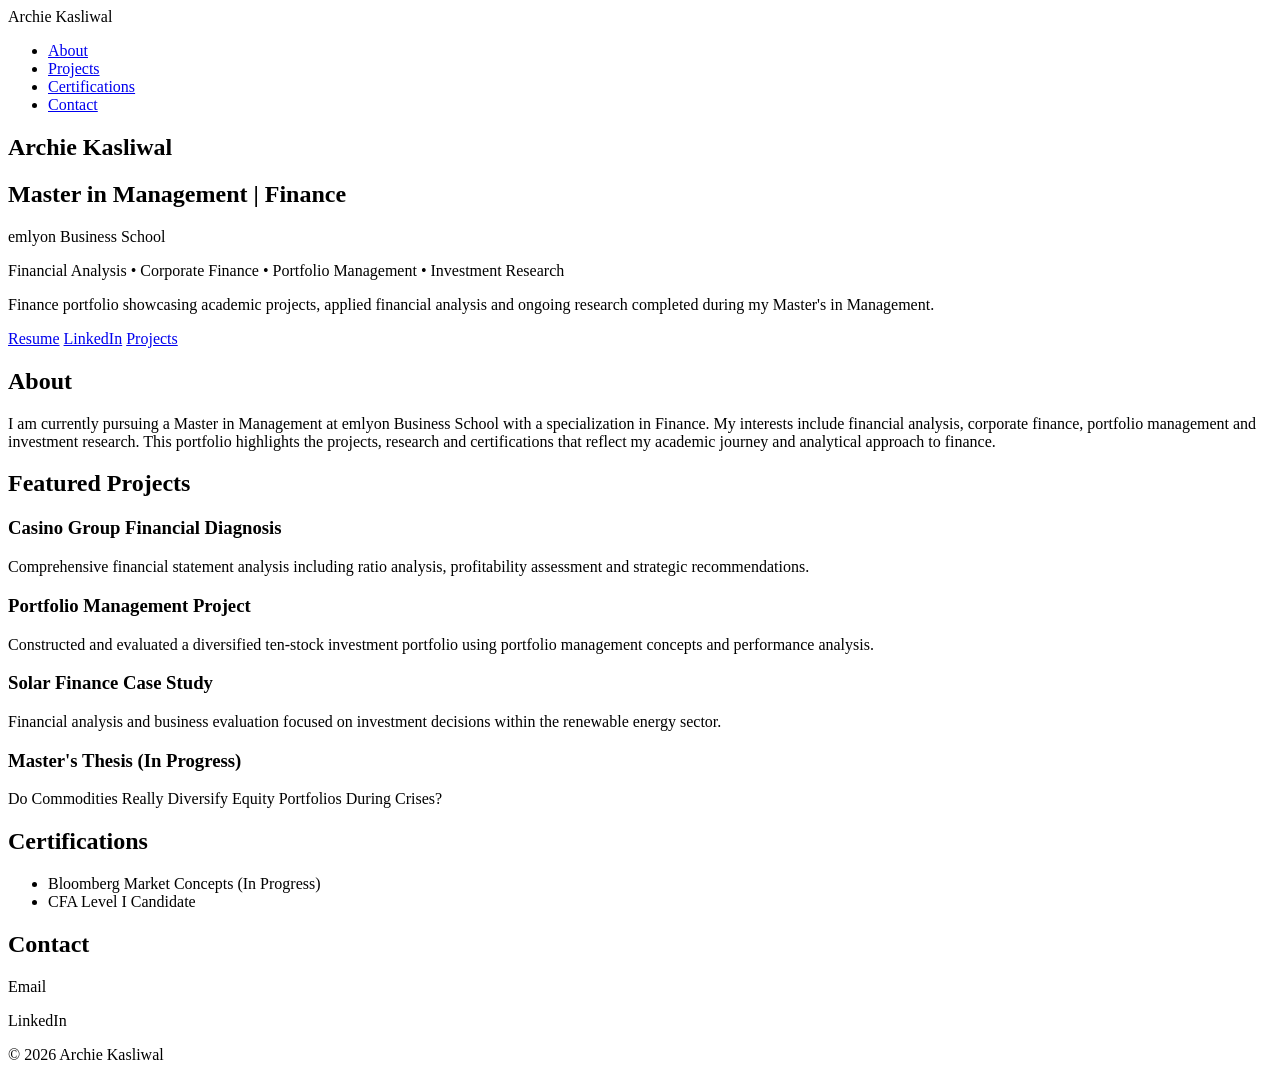
==== index.html @ 66eb999e "Create index.html" ====
<!DOCTYPE html>
<html lang="en">
<head>
    <meta charset="UTF-8">
    <meta name="viewport" content="width=device-width, initial-scale=1.0">
    <title>Archie Kasliwal | Finance Portfolio</title>

    <link rel="stylesheet" href="style.css">

    <link rel="preconnect" href="https://fonts.googleapis.com">
    <link rel="preconnect" href="https://fonts.gstatic.com" crossorigin>
    <link href="https://fonts.googleapis.com/css2?family=Inter:wght@300;400;500;600;700&display=swap" rel="stylesheet">
</head>

<body>

<header>

<nav>

<div class="logo">
Archie Kasliwal
</div>

<ul>
<li><a href="#about">About</a></li>
<li><a href="#projects">Projects</a></li>
<li><a href="#certifications">Certifications</a></li>
<li><a href="#contact">Contact</a></li>
</ul>

</nav>

</header>

<section class="hero">

<h1>Archie Kasliwal</h1>

<h2>Master in Management | Finance</h2>

<p class="school">
emlyon Business School
</p>

<p class="headline">

Financial Analysis • Corporate Finance • Portfolio Management • Investment Research

</p>

<p class="description">

Finance portfolio showcasing academic projects, applied financial analysis and ongoing research completed during my Master's in Management.

</p>

<div class="buttons">

<a href="#">Resume</a>

<a href="#">LinkedIn</a>

<a href="#projects">Projects</a>

</div>

</section>

<section id="about">

<h2>About</h2>

<p>

I am currently pursuing a Master in Management at emlyon Business School with a specialization in Finance. My interests include financial analysis, corporate finance, portfolio management and investment research.

This portfolio highlights the projects, research and certifications that reflect my academic journey and analytical approach to finance.

</p>

</section>

<section id="projects">

<h2>Featured Projects</h2>

<div class="card">

<h3>Casino Group Financial Diagnosis</h3>

<p>
Comprehensive financial statement analysis including ratio analysis, profitability assessment and strategic recommendations.
</p>

</div>

<div class="card">

<h3>Portfolio Management Project</h3>

<p>
Constructed and evaluated a diversified ten-stock investment portfolio using portfolio management concepts and performance analysis.
</p>

</div>

<div class="card">

<h3>Solar Finance Case Study</h3>

<p>
Financial analysis and business evaluation focused on investment decisions within the renewable energy sector.
</p>

</div>

<div class="card">

<h3>Master's Thesis (In Progress)</h3>

<p>

Do Commodities Really Diversify Equity Portfolios During Crises?

</p>

</div>

</section>

<section id="certifications">

<h2>Certifications</h2>

<ul>

<li>Bloomberg Market Concepts (In Progress)</li>

<li>CFA Level I Candidate</li>

</ul>

</section>

<section id="contact">

<h2>Contact</h2>

<p>Email</p>

<p>LinkedIn</p>

</section>

<footer>

<p>

© 2026 Archie Kasliwal

</p>

</footer>

</body>
</html>
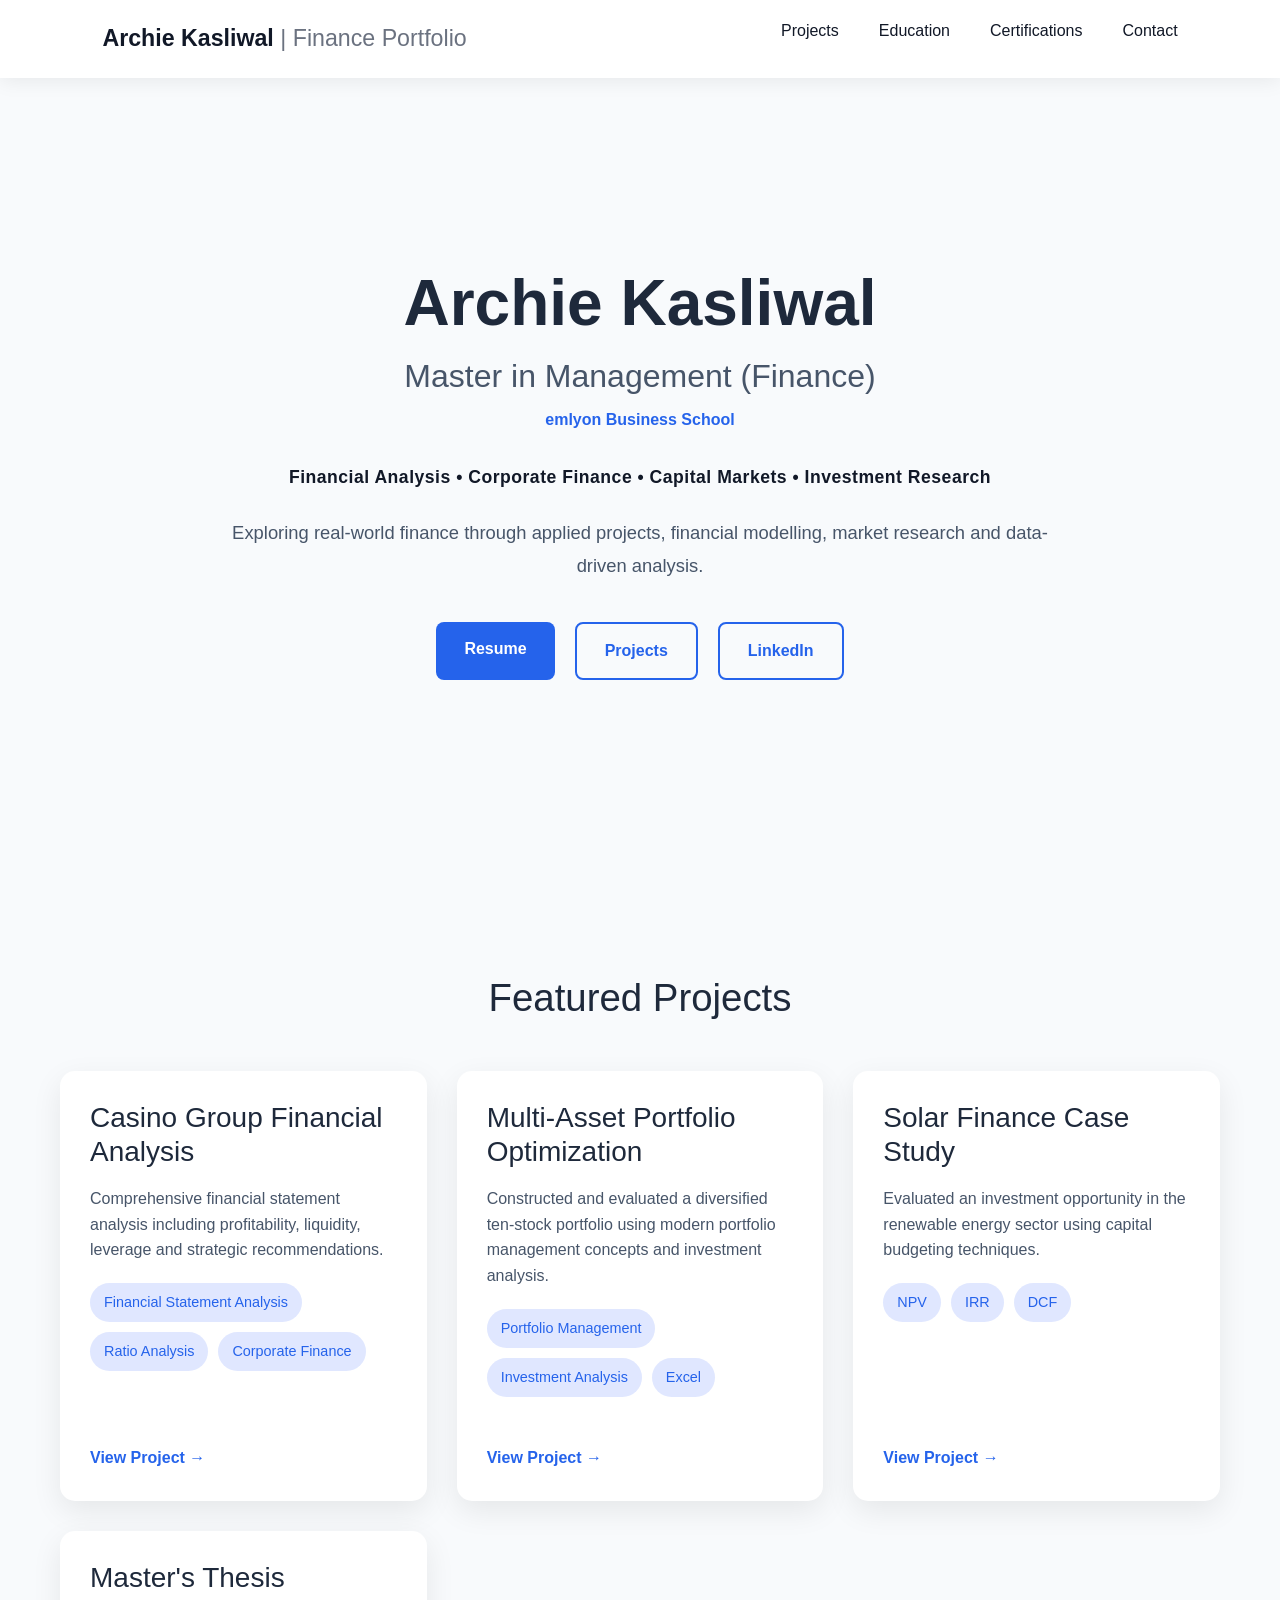
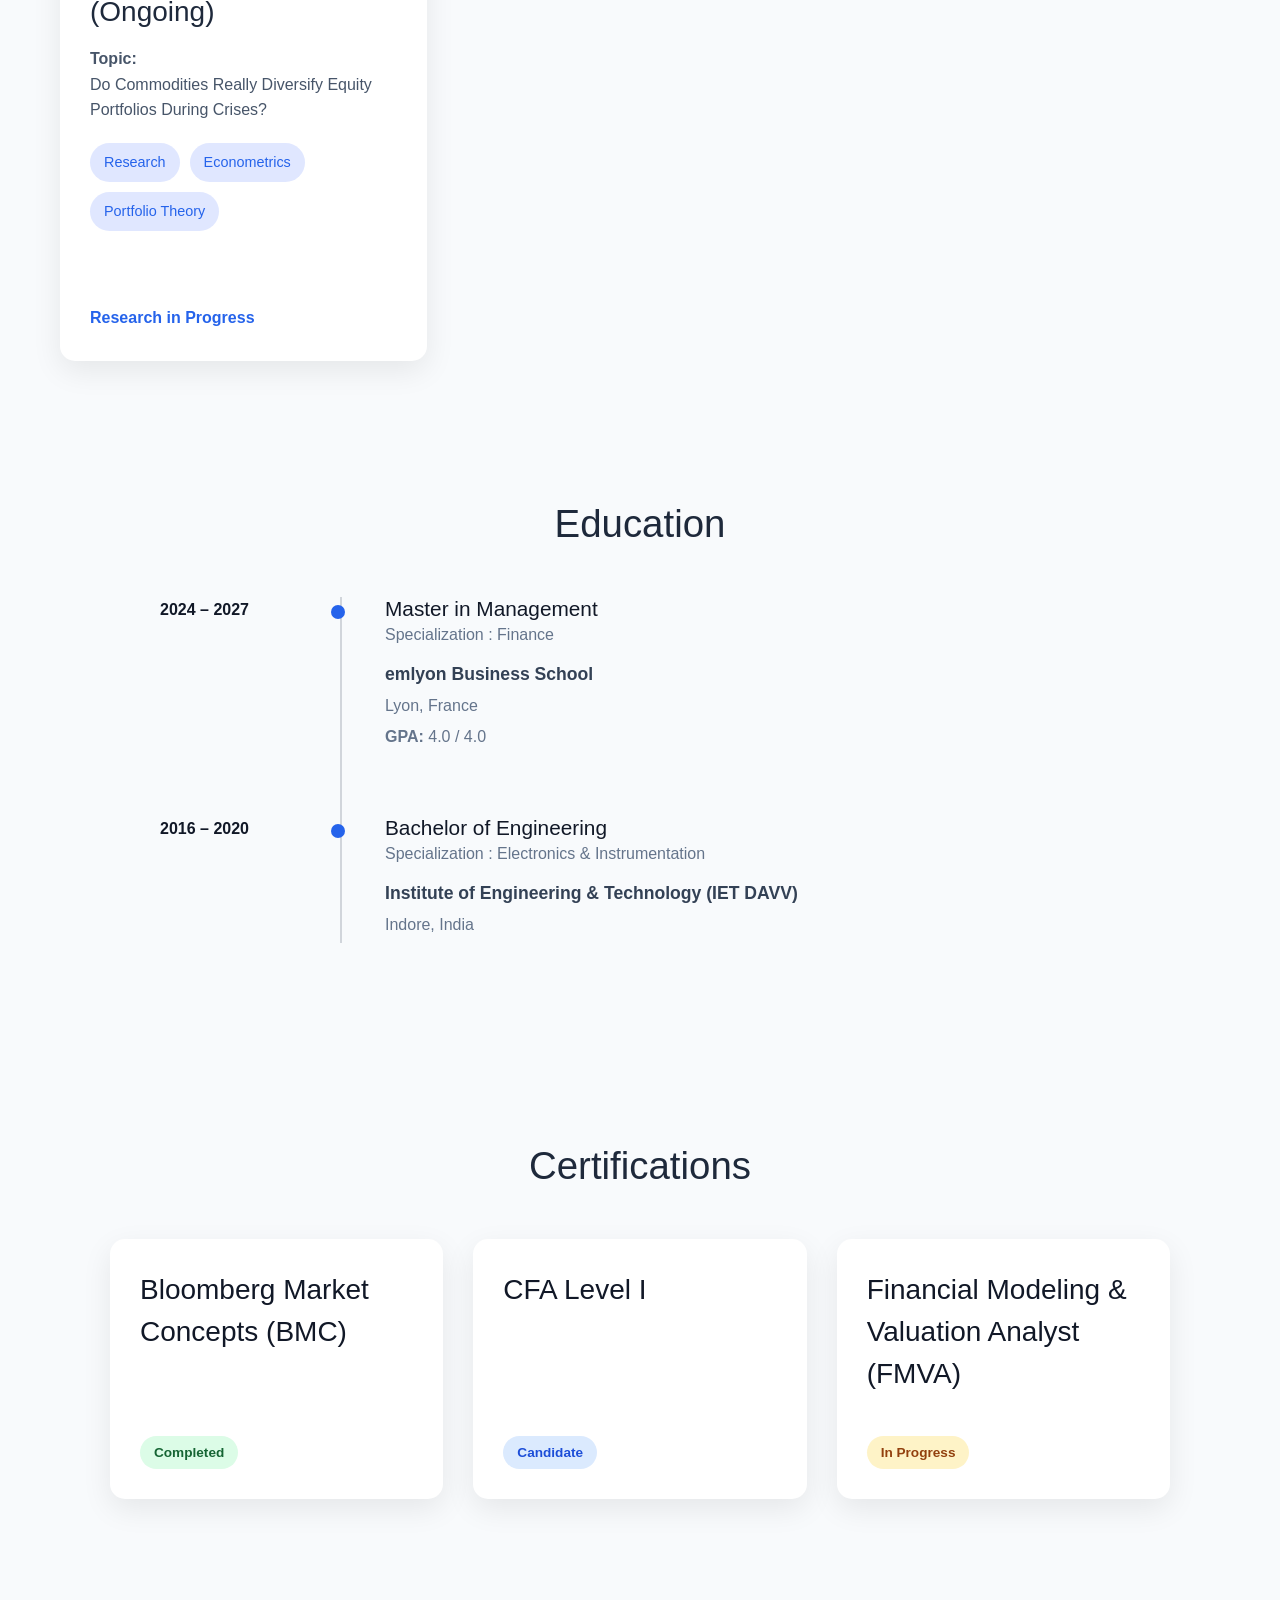
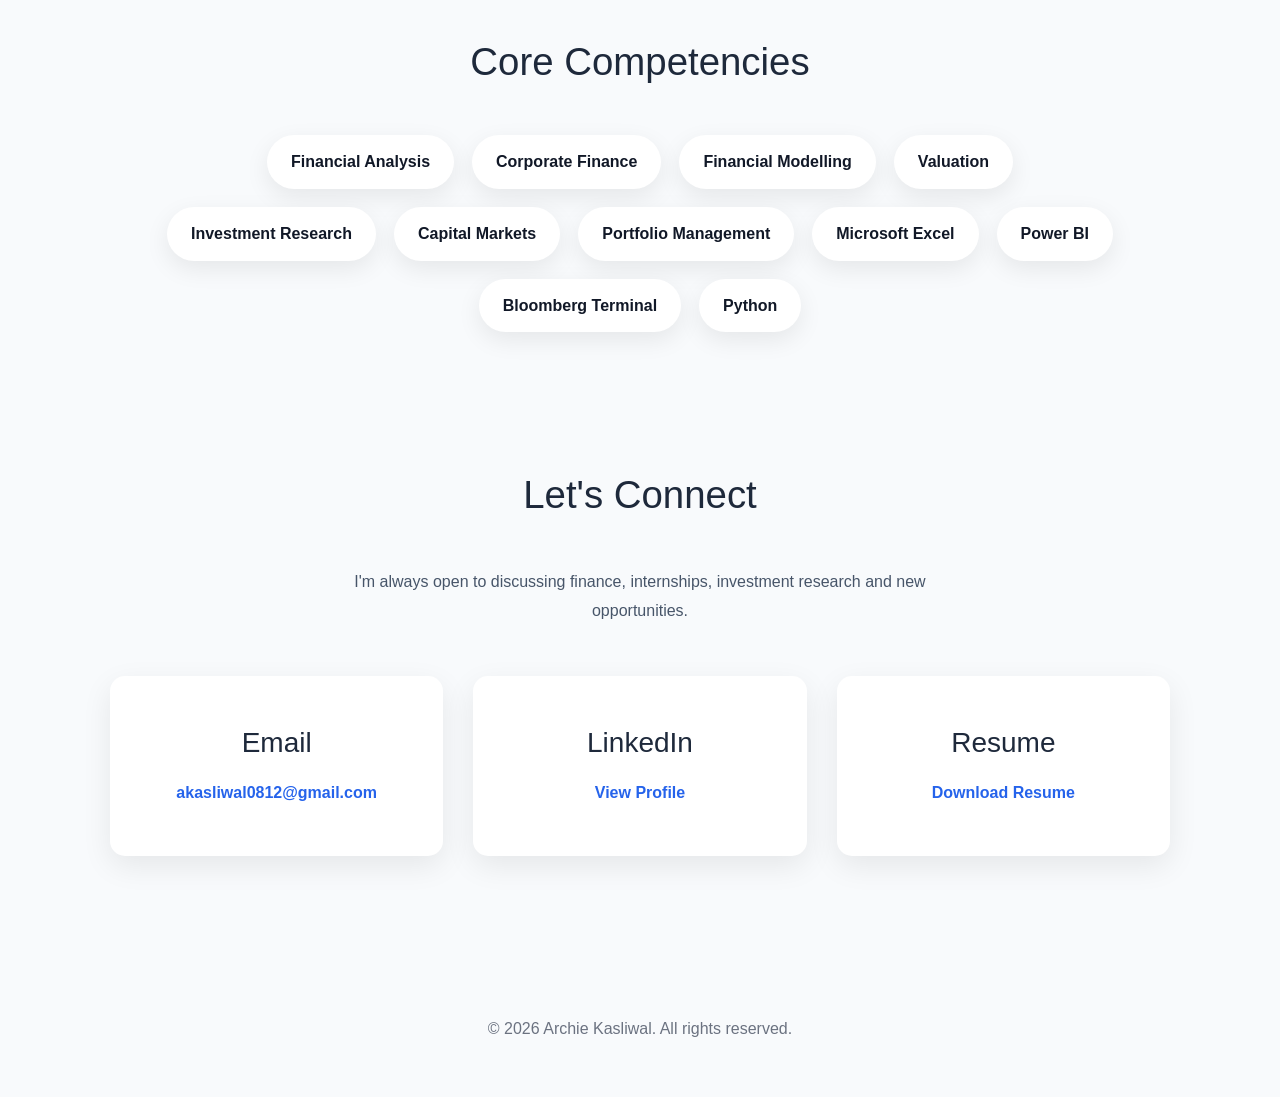
==== commit efa1f87e: "Add portfolio projects and website assets" ====
--- a/index.html
+++ b/index.html
@@ -5,29 +5,30 @@
     <meta name="viewport" content="width=device-width, initial-scale=1.0">
     <title>Archie Kasliwal | Finance Portfolio</title>
 
+    <link href="https://cdn.jsdelivr.net/npm/bootstrap@5.3.7/dist/css/bootstrap.min.css" rel="stylesheet">
+
     <link rel="stylesheet" href="style.css">
 
     <link rel="preconnect" href="https://fonts.googleapis.com">
     <link rel="preconnect" href="https://fonts.gstatic.com" crossorigin>
     <link href="https://fonts.googleapis.com/css2?family=Inter:wght@300;400;500;600;700&display=swap" rel="stylesheet">
 </head>
-
 <body>
 
 <header>
 
 <nav>
 
-<div class="logo">
-Archie Kasliwal
-</div>
-
-<ul>
-<li><a href="#about">About</a></li>
-<li><a href="#projects">Projects</a></li>
-<li><a href="#certifications">Certifications</a></li>
-<li><a href="#contact">Contact</a></li>
-</ul>
+    <div class="logo">
+        Archie Kasliwal <span>| Finance Portfolio</span>
+    </div>
+
+    <ul>
+        <li><a href="#projects">Projects</a></li>
+        <li><a href="#education">Education</a></li>
+        <li><a href="#certifications">Certifications</a></li>
+        <li><a href="#contact">Contact</a></li>
+    </ul>
 
 </nav>
 
@@ -35,133 +36,301 @@
 
 <section class="hero">
 
-<h1>Archie Kasliwal</h1>
-
-<h2>Master in Management | Finance</h2>
-
-<p class="school">
-emlyon Business School
-</p>
-
-<p class="headline">
-
-Financial Analysis • Corporate Finance • Portfolio Management • Investment Research
-
-</p>
-
-<p class="description">
-
-Finance portfolio showcasing academic projects, applied financial analysis and ongoing research completed during my Master's in Management.
-
-</p>
-
-<div class="buttons">
-
-<a href="#">Resume</a>
-
-<a href="#">LinkedIn</a>
-
-<a href="#projects">Projects</a>
-
-</div>
-
-</section>
-
-<section id="about">
-
-<h2>About</h2>
-
-<p>
-
-I am currently pursuing a Master in Management at emlyon Business School with a specialization in Finance. My interests include financial analysis, corporate finance, portfolio management and investment research.
-
-This portfolio highlights the projects, research and certifications that reflect my academic journey and analytical approach to finance.
-
-</p>
+    <div class="hero-content">
+
+        <h1>Archie Kasliwal</h1>
+
+        <h2>Master in Management (Finance)</h2>
+
+        <p class="university">
+            emlyon Business School
+        </p>
+
+        <p class="headline">
+            Financial Analysis • Corporate Finance • Capital Markets • Investment Research
+        </p>
+
+        <p class="hero-description">
+            Exploring real-world finance through applied projects,
+            financial modelling, market research and data-driven analysis.
+        </p>
+
+        <div class="hero-buttons">
+
+            <a href="#" class="primary-btn">Resume</a>
+
+            <a href="#projects" class="secondary-btn">Projects</a>
+
+            <a href="#" class="secondary-btn">LinkedIn</a>
+
+        </div>
+
+    </div>
 
 </section>
 
 <section id="projects">
 
-<h2>Featured Projects</h2>
-
-<div class="card">
-
-<h3>Casino Group Financial Diagnosis</h3>
-
-<p>
-Comprehensive financial statement analysis including ratio analysis, profitability assessment and strategic recommendations.
-</p>
-
-</div>
-
-<div class="card">
-
-<h3>Portfolio Management Project</h3>
-
-<p>
-Constructed and evaluated a diversified ten-stock investment portfolio using portfolio management concepts and performance analysis.
-</p>
-
-</div>
-
-<div class="card">
-
-<h3>Solar Finance Case Study</h3>
-
-<p>
-Financial analysis and business evaluation focused on investment decisions within the renewable energy sector.
-</p>
-
-</div>
-
-<div class="card">
-
-<h3>Master's Thesis (In Progress)</h3>
-
-<p>
-
-Do Commodities Really Diversify Equity Portfolios During Crises?
-
-</p>
-
-</div>
+    <h2 class="section-title">Featured Projects</h2>
+
+    <div class="project-grid">
+
+        <div class="project-card">
+
+            <h3>Casino Group Financial Analysis</h3>
+
+            <p>
+                Comprehensive financial statement analysis including profitability, liquidity,
+                leverage and strategic recommendations.
+            </p>
+
+            <div class="tags">
+                <span>Financial Statement Analysis</span>
+                <span>Ratio Analysis</span>
+                <span>Corporate Finance</span>
+            </div>
+
+            <a href="projects/casino-group.html">View Project →</a>
+
+        </div>
+
+        <div class="project-card">
+
+            <h3>Multi-Asset Portfolio Optimization</h3>
+
+            <p>
+                Constructed and evaluated a diversified ten-stock portfolio using
+                modern portfolio management concepts and investment analysis.
+            </p>
+
+            <div class="tags">
+                <span>Portfolio Management</span>
+                <span>Investment Analysis</span>
+                <span>Excel</span>
+            </div>
+
+            <a href="projects/portfolio.html">View Project →</a>
+
+        </div>
+
+        <div class="project-card">
+
+            <h3>Solar Finance Case Study</h3>
+
+            <p>
+                Evaluated an investment opportunity in the renewable energy sector
+                using capital budgeting techniques.
+            </p>
+
+            <div class="tags">
+                <span>NPV</span>
+                <span>IRR</span>
+                <span>DCF</span>
+            </div>
+
+            <a href="#">View Project →</a>
+
+        </div>
+
+        <div class="project-card">
+
+            <h3>Master's Thesis (Ongoing)</h3>
+
+            <p>
+
+                <strong>Topic:</strong><br>
+
+                Do Commodities Really Diversify Equity Portfolios During Crises?
+
+            </p>
+
+            <div class="tags">
+                <span>Research</span>
+                <span>Econometrics</span>
+                <span>Portfolio Theory</span>
+            </div>
+
+            <a href="#">Research in Progress</a>
+
+        </div>
+
+    </div>
+
+</section>
+
+<section id="education">
+
+    <h2 class="section-title">Education</h2>
+
+    <div class="timeline">
+
+        <div class="timeline-item">
+
+            <div class="timeline-year">
+                2024 – 2027
+            </div>
+
+            <div class="timeline-content">
+
+                <h3>Master in Management</h3>
+
+                <p>Specialization : Finance</p>
+
+                <h4>emlyon Business School</h4>
+
+                <p>Lyon, France</p>
+
+                 <p><strong>GPA:</strong> 4.0 / 4.0</p>
+
+            </div>
+
+        </div>
+
+        <div class="timeline-item">
+
+            <div class="timeline-year">
+                2016 – 2020
+            </div>
+
+            <div class="timeline-content">
+
+                <h3>Bachelor of Engineering</h3>
+
+                <p>Specialization : Electronics & Instrumentation</p>
+
+                <h4>Institute of Engineering & Technology (IET DAVV)</h4>
+
+                <p>Indore, India</p>
+
+            </div>
+
+        </div>
+
+    </div>
 
 </section>
 
 <section id="certifications">
 
-<h2>Certifications</h2>
-
-<ul>
-
-<li>Bloomberg Market Concepts (In Progress)</li>
-
-<li>CFA Level I Candidate</li>
-
-</ul>
+    <h2 class="section-title">Certifications</h2>
+
+    <div class="certification-grid">
+
+        <div class="certification-card">
+
+            <h3>Bloomberg Market Concepts (BMC)</h3>
+
+            <span class="status completed">Completed</span>
+
+        </div>
+
+        <div class="certification-card">
+
+            <h3>CFA Level I</h3>
+
+            <span class="status candidate">Candidate</span>
+
+        </div>
+
+        <div class="certification-card">
+            <h3>Financial Modeling &amp; Valuation Analyst (FMVA)</h3>
+
+            <span class="status in-progress">In Progress</span>
+                
+        </div>
+
+    </div>
+
+</section>
+
+<section id="skills">
+
+    <h2 class="section-title">Core Competencies</h2>
+
+    <div class="skills-container">
+
+        <span class="skill-tag">Financial Analysis</span>
+
+        <span class="skill-tag">Corporate Finance</span>
+
+        <span class="skill-tag">Financial Modelling</span>
+
+        <span class="skill-tag">Valuation</span>
+
+        <span class="skill-tag">Investment Research</span>
+
+        <span class="skill-tag">Capital Markets</span>
+
+        <span class="skill-tag">Portfolio Management</span>
+
+        <span class="skill-tag">Microsoft Excel</span>
+
+        <span class="skill-tag">Power BI</span>
+
+        <span class="skill-tag">Bloomberg Terminal</span>
+
+        <span class="skill-tag">Python</span>
+
+    </div>
 
 </section>
 
 <section id="contact">
 
-<h2>Contact</h2>
-
-<p>Email</p>
-
-<p>LinkedIn</p>
+    <h2 class="section-title">Let's Connect</h2>
+
+    <p class="contact-text">
+        I'm always open to discussing finance, internships,
+        investment research and new opportunities.
+    </p>
+
+    <div class="contact-grid">
+
+        <div class="contact-card">
+
+            <h3>Email</h3>
+
+            <a href="mailto:YOUR_EMAIL">
+                akasliwal0812@gmail.com
+            </a>
+
+        </div>
+
+        <div class="contact-card">
+
+            <h3>LinkedIn</h3>
+
+            <a href="https://www.linkedin.com/in/archie-kasliwal/" target="_blank">
+                View Profile
+            </a>
+
+        </div>
+
+        <div class="contact-card">
+
+            <h3>Resume</h3>
+
+            <a href="assets/documents/resume.pdf" target="_blank">
+                Download Resume
+            </a>
+
+        </div>
+
+    </div>
 
 </section>
 
 <footer>
 
-<p>
-
-© 2026 Archie Kasliwal
-
-</p>
+    <p>
+        © 2026 Archie Kasliwal. All rights reserved.
+    </p>
 
 </footer>
+
+<script src="https://cdn.jsdelivr.net/npm/bootstrap@5.3.7/dist/js/bootstrap.bundle.min.js"></script>
+
+<script src="script.js"></script>
 
 </body>
 </html>
--- a/style.css
+++ b/style.css
@@ -0,0 +1,863 @@
+*{
+    margin:0;
+    padding:0;
+    box-sizing:border-box;
+}
+
+html{
+    scroll-behavior:smooth;
+}
+
+body{
+    font-family:Inter, sans-serif;
+    background:#f8fafc;
+    color:#1e293b;
+    line-height:1.6;
+}
+
+header{
+    width:100%;
+    position:fixed;
+    top:0;
+    left:0;
+    background:white;
+    box-shadow:0 2px 10px rgba(0,0,0,0.08);
+    z-index:1000;
+}
+
+nav{
+
+    position:fixed;
+
+    top:0;
+
+    left:0;
+
+    width:100%;
+
+    background:white;
+
+    display:flex;
+
+    justify-content:space-between;
+
+    align-items:center;
+
+    padding:18px 8%;
+
+    box-shadow:0 2px 20px rgba(0,0,0,.08);
+
+    z-index:1000;
+
+}
+
+.logo{
+
+    font-size:1.45rem;
+
+    font-weight:700;
+
+    color:#111827;
+
+}
+
+.logo span{
+
+    color:#6b7280;
+
+    font-weight:400;
+
+}
+
+nav ul{
+
+    display:flex;
+
+    gap:40px;
+
+    list-style:none;
+
+}
+
+nav a{
+
+    color:#111827;
+
+    text-decoration:none;
+
+    font-weight:500;
+
+    transition:.3s;
+
+}
+
+nav a:hover{
+
+    color:#2563eb;
+
+}
+
+nav a::after{
+
+    content:"";
+
+    position:absolute;
+
+    left:0;
+
+    bottom:-6px;
+
+    width:0;
+
+    height:2px;
+
+    background:#2563eb;
+
+    transition:.3s;
+
+}
+
+nav a:hover::after{
+
+    width:100%;
+
+}
+
+.hero{
+    max-width:1100px;
+    margin:auto;
+    min-height:100vh;
+    display:flex;
+    flex-direction:column;
+    justify-content:center;
+    padding:100px 20px 40px;
+}
+
+.hero h1{
+    font-size:4rem;
+    font-weight:700;
+    margin-bottom:10px;
+}
+
+.hero h2{
+    font-size:1.8rem;
+    color:#2563eb;
+    margin-bottom:15px;
+}
+
+.school{
+    font-size:1.2rem;
+    color:#64748b;
+    margin-bottom:25px;
+}
+
+.headline{
+    color:#111827 !important;
+    font-weight:700;
+    font-size:1.1rem;
+    margin:24px 0;
+    letter-spacing:0.3px;
+}
+
+.description{
+    max-width:700px;
+    color:#475569;
+    margin-bottom:35px;
+}
+
+.buttons{
+    display:flex;
+    gap:18px;
+    flex-wrap:wrap;
+}
+
+.buttons a{
+    text-decoration:none;
+    padding:14px 28px;
+    border-radius:10px;
+    font-weight:600;
+    transition:.3s;
+}
+
+.buttons a:first-child{
+    background:#2563eb;
+    color:white;
+}
+
+.buttons a:first-child:hover{
+    background:#1d4ed8;
+}
+
+.buttons a:nth-child(2),
+.buttons a:nth-child(3){
+    border:2px solid #2563eb;
+    color:#2563eb;
+}
+
+.buttons a:nth-child(2):hover,
+.buttons a:nth-child(3):hover{
+    background:#2563eb;
+    color:white;
+}
+
+.hero{
+    min-height:85vh;
+
+    display:flex;
+
+    justify-content:center;
+
+    align-items:center;
+
+    text-align:center;
+
+    padding:0 20px;
+}
+
+.hero-content{
+    max-width:850px;
+}
+
+.intro{
+
+    color:#2563eb;
+
+    font-size:1.2rem;
+
+    margin-bottom:10px;
+
+    letter-spacing:1px;
+
+}
+
+.hero h1{
+
+    font-size:4rem;
+
+    margin-bottom:15px;
+
+}
+
+.hero h2{
+
+    font-size:2rem;
+
+    font-weight:400;
+
+    color:#475569;
+
+    margin-bottom:12px;
+
+}
+
+.university{
+
+    color:#2563eb;
+
+    font-weight:600;
+
+    margin-bottom:30px;
+
+}
+
+.hero-description{
+
+    font-size:1.15rem;
+
+    line-height:1.8;
+
+    color:#475569;
+
+    margin-bottom:40px;
+
+}
+
+.hero-image img{
+
+    width:340px;
+    height:340px;
+
+    border-radius:50%;
+
+    object-fit:cover;
+
+    box-shadow:0 15px 40px rgba(0,0,0,.15);
+
+}
+
+@media(max-width:900px){
+
+.hero{
+
+flex-direction:column-reverse;
+
+text-align:center;
+
+}
+
+.buttons{
+
+justify-content:center;
+
+}
+
+}
+
+.section-title{
+
+    text-align:center;
+
+    font-size:2.4rem;
+
+    margin-bottom:60px;
+
+}
+
+#projects{
+
+    max-width:1200px;
+
+    margin:100px auto;
+
+    padding:20px;
+
+}
+
+.project-grid{
+
+    display:grid;
+
+    grid-template-columns:repeat(auto-fit,minmax(320px,1fr));
+
+    gap:30px;
+
+}
+
+.project-card{
+
+    background:white;
+
+    border-radius:15px;
+
+    padding:30px;
+
+    box-shadow:0 10px 30px rgba(0,0,0,.08);
+
+    transition:.3s;
+
+    display:flex;
+
+    flex-direction:column;
+
+    min-height:430px;
+
+}
+
+.project-card:hover{
+
+    transform:translateY(-8px);
+
+}
+
+.project-card h3{
+
+    margin-bottom:18px;
+
+}
+
+.project-card p{
+
+    color:#475569;
+
+    margin-bottom:20px;
+
+}
+
+.tags{
+
+    display:flex;
+
+    flex-wrap:wrap;
+
+    gap:10px;
+
+    margin-bottom:25px;
+
+}
+
+.tags span{
+
+    background:#e0e7ff;
+
+    color:#2563eb;
+
+    padding:8px 14px;
+
+    border-radius:30px;
+
+    font-size:.9rem;
+
+}
+
+.project-card a{
+
+    margin-top:auto;
+
+    text-decoration:none;
+
+    color:#2563eb;
+
+    font-weight:600;
+
+}
+
+.hero-buttons{
+
+    display:flex;
+
+    justify-content:center;
+
+    gap:20px;
+
+    flex-wrap:wrap;
+
+}
+
+.hero-buttons a{
+
+    text-decoration:none;
+
+    padding:14px 28px;
+
+    border-radius:8px;
+
+    font-weight:600;
+
+}
+
+.primary-btn{
+
+    background:#2563eb;
+
+    color:white;
+
+}
+
+.secondary-btn{
+
+    border:2px solid #2563eb;
+
+    color:#2563eb;
+
+}
+
+body{
+
+    padding-top:90px;
+
+}
+
+.headline{
+
+    color:#2563eb;
+
+    font-weight:600;
+
+    margin:25px 0;
+
+    letter-spacing:.5px;
+
+}
+
+/* ---------- Education ---------- */
+
+#education{
+
+    max-width:1000px;
+
+    margin:100px auto;
+
+    padding:20px;
+
+}
+
+.timeline{
+
+    position:relative;
+
+    margin-top:50px;
+
+}
+
+.timeline::before{
+
+    content:"";
+
+    position:absolute;
+
+    left:180px;
+
+    top:0;
+
+    bottom:0;
+
+    width:2px;
+
+    background:#d1d5db;
+
+}
+
+.timeline-item{
+
+    display:flex;
+
+    margin-bottom:60px;
+
+}
+
+.timeline-year{
+
+    width:180px;
+
+    font-weight:700;
+
+    color:#111827;
+
+    padding-right:35px;
+
+}
+
+.timeline-content{
+
+    position:relative;
+
+    padding-left:45px;
+
+}
+
+.timeline-content::before{
+
+    content:"";
+
+    position:absolute;
+
+    left:-9px;
+
+    top:8px;
+
+    width:14px;
+
+    height:14px;
+
+    border-radius:50%;
+
+    background:#2563eb;
+
+}
+
+.timeline-content h3{
+
+    margin:0;
+
+    font-size:1.3rem;
+
+    color:#111827;
+
+}
+
+.timeline-content h4{
+
+    margin:16px 0 8px;
+
+    font-size:1.1rem;
+
+    font-weight:700;
+
+    color:#334155;
+
+}
+
+.timeline-content p{
+
+    color:#64748b;
+
+    margin-bottom:6px;
+
+}
+
+/* ---------- Certifications ---------- */
+
+#certifications{
+
+    max-width:1100px;
+
+    margin:100px auto;
+
+    padding:20px;
+
+}
+
+.certification-grid{
+
+    display:grid;
+
+    grid-template-columns:repeat(auto-fit,minmax(300px,1fr));
+
+    gap:30px;
+
+}
+
+.certification-card{
+
+    background:#ffffff;
+
+    border-radius:15px;
+
+    padding:30px;
+
+    box-shadow:0 10px 30px rgba(0,0,0,.08);
+
+    transition:.3s;
+
+    display:flex;
+
+    flex-direction:column;
+
+    min-height:260px;
+
+}
+
+.certification-card:hover{
+
+    transform:translateY(-6px);
+
+}
+
+.certification-card h3{
+
+    color:#111827;
+
+    margin-bottom:12px;
+
+    line-height:1.5;
+
+}
+
+.certification-card p{
+
+    color:#475569;
+
+}
+
+.status{
+
+    display:inline-block;
+
+    margin-top:auto;
+
+    padding:6px 14px;
+
+    border-radius:20px;
+
+    font-size:.85rem;
+
+    font-weight:600;
+
+    width:fit-content;
+
+}
+
+.completed{
+
+    background:#dcfce7;
+
+    color:#166534;
+
+}
+
+.candidate{
+
+    background:#dbeafe;
+
+    color:#1d4ed8;
+
+}
+
+.in-progress{
+    background:#fef3c7;
+    color:#92400e;
+}
+
+.cert-short{
+
+    color:#64748b;
+
+    font-size:0.95rem;
+
+    margin-top:-10px;
+
+    margin-bottom:18px;
+
+    font-weight:500;
+
+}
+
+/* ---------- Contact ---------- */
+
+#contact{
+
+    max-width:1100px;
+
+    margin:100px auto;
+
+    padding:20px;
+
+    text-align:center;
+
+}
+
+.contact-text{
+
+    max-width:650px;
+
+    margin:20px auto 50px;
+
+    color:#475569;
+
+    line-height:1.8;
+
+}
+
+.contact-grid{
+
+    display:grid;
+
+    grid-template-columns:repeat(auto-fit,minmax(250px,1fr));
+
+    gap:30px;
+
+}
+
+.contact-card{
+
+    background:#fff;
+
+    padding:30px;
+
+    border-radius:15px;
+
+    box-shadow:0 10px 30px rgba(0,0,0,.08);
+
+    transition:.3s;
+
+    display:flex;
+
+    flex-direction:column;
+
+    justify-content:center;
+
+    min-height:180px;
+
+}
+
+.contact-card:hover{
+
+    transform:translateY(-6px);
+
+}
+
+.contact-card h3{
+
+    margin-bottom:20px;
+
+}
+
+.contact-card a{
+
+    color:#2563eb;
+
+    text-decoration:none;
+
+    font-weight:600;
+
+}
+
+.contact-card a:hover{
+
+    text-decoration:underline;
+
+}
+
+footer{
+
+    text-align:center;
+
+    padding:40px 20px;
+
+    color:#6b7280;
+
+}
+
+/* ---------- Core Competencies ---------- */
+
+#skills{
+
+    max-width:1000px;
+
+    margin:100px auto;
+
+    padding:20px;
+
+    text-align:center;
+
+}
+
+.skills-container{
+
+    display:flex;
+
+    flex-wrap:wrap;
+
+    justify-content:center;
+
+    gap:18px;
+
+    margin-top:50px;
+
+}
+
+.skill-tag{
+
+    padding:14px 24px;
+
+    border-radius:30px;
+
+    background:white;
+
+    box-shadow:0 8px 25px rgba(0,0,0,.08);
+
+    color:#111827;
+
+    font-weight:600;
+
+    transition:.3s;
+
+}
+
+.skill-tag:hover{
+
+    background:#2563eb;
+
+    color:white;
+
+    transform:translateY(-4px);
+
+}
+
+section {
+    padding: 90px 20px;
+}
+
+.section-title {
+    margin-bottom: 50px;
+}
